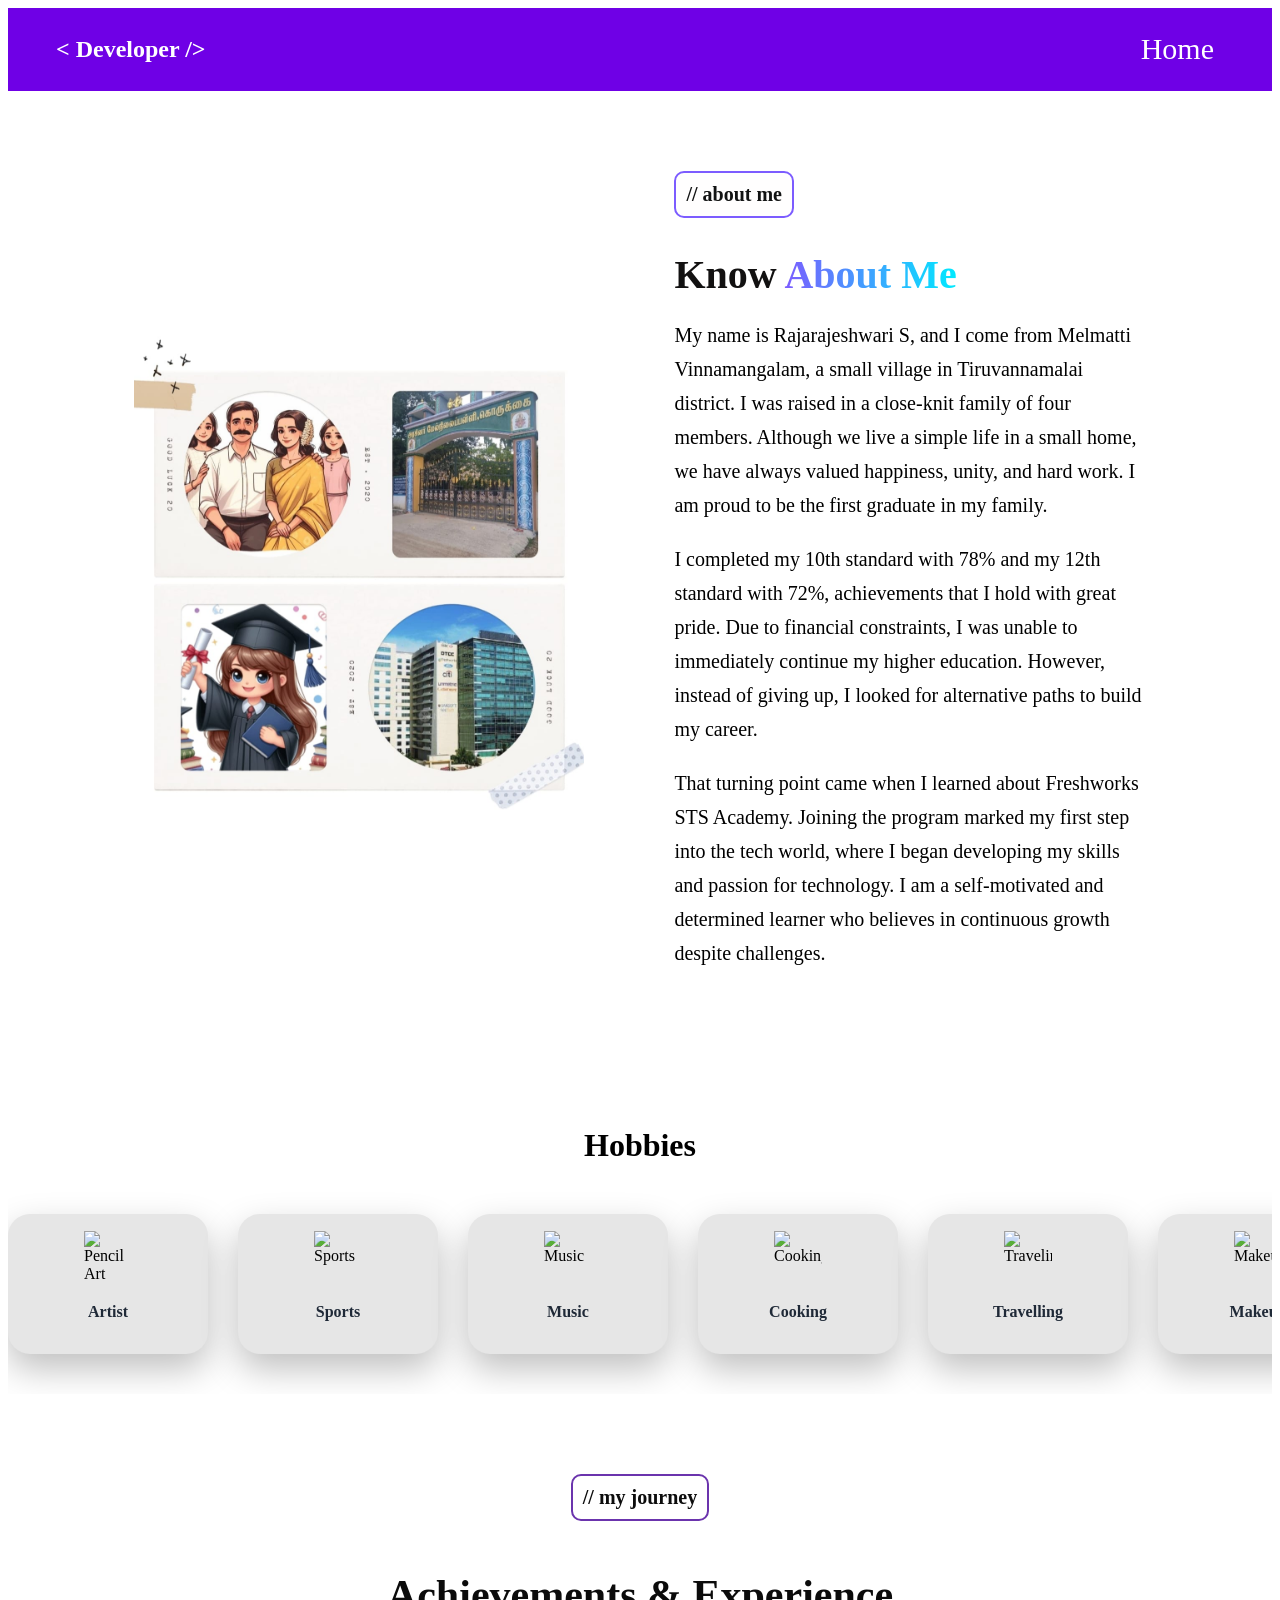
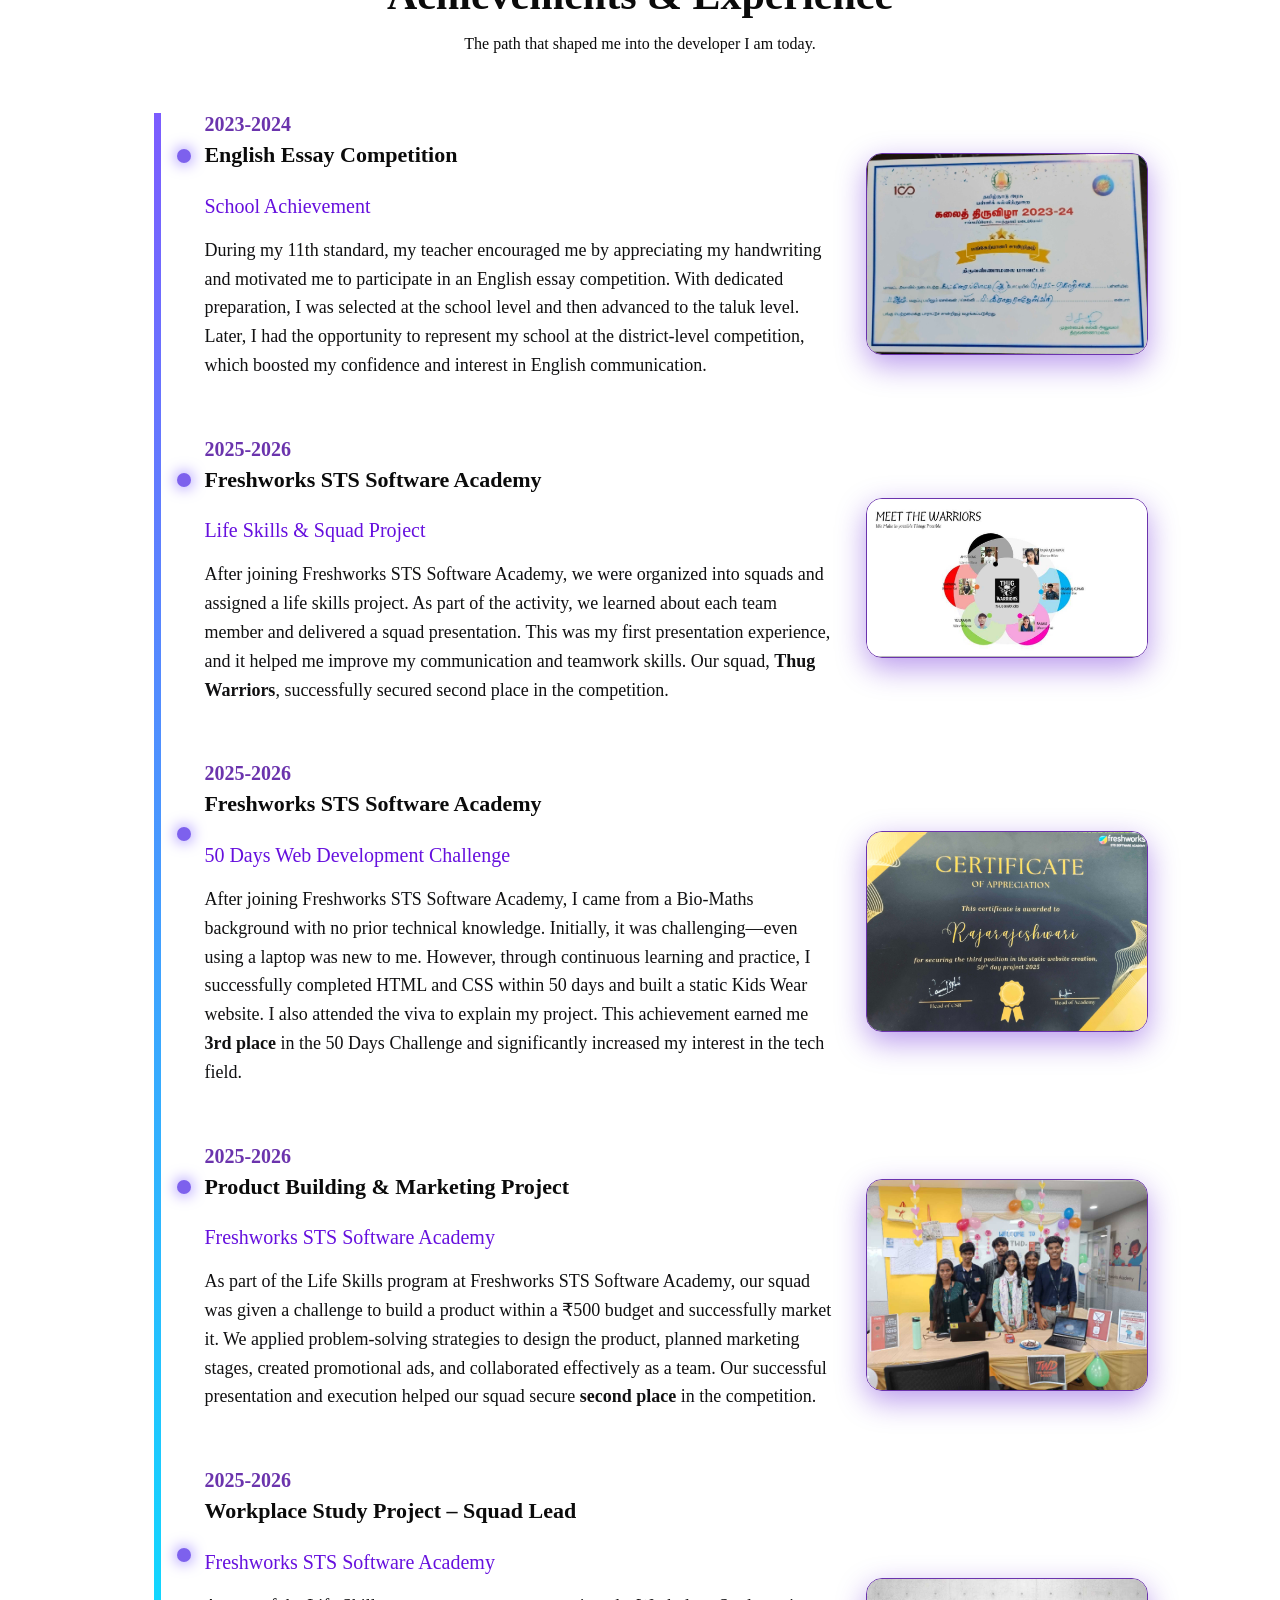
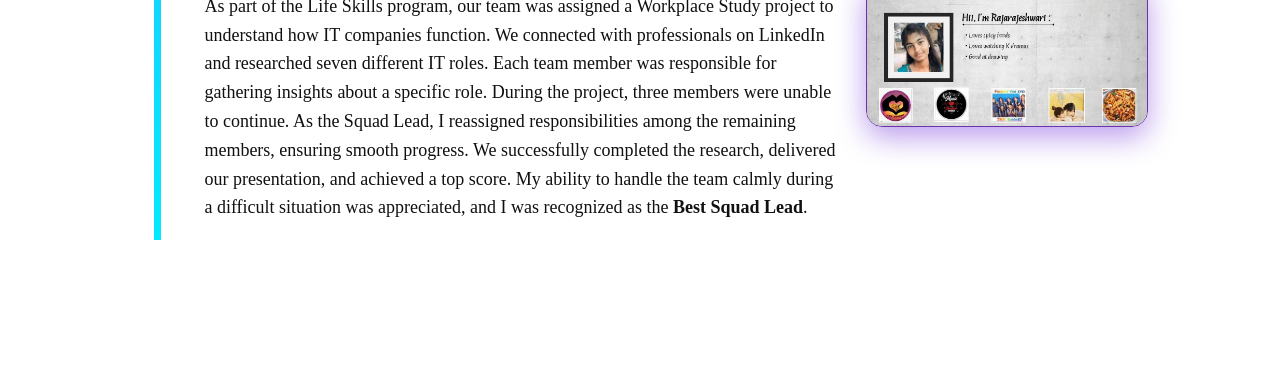
==== pages/about.html @ 8d7538ec "finall commit" ====
<!DOCTYPE html>
<html lang="en">
<head>
    <meta charset="UTF-8">
    <meta name="viewport" content="width=device-width, initial-scale=1.0">
    <title>Document</title>
    <link rel="stylesheet" href="../css/about.css">
</head>
<body>

  <!-- NAVBAR -->
    <nav class="nav-bar">
      <h2>&lt; Developer /&gt;</h2>

      <ul class="navLinks">
        <li><a href="../index.html">Home</a></li>
        
      </ul>
    </nav>






<section class="about-section">

  <div class="about-container">

    <!-- LEFT — IMAGE -->
    <div class="about-image">
      <img src="../assets/its img.jpg" alt="About Me">
    </div>

    <!-- RIGHT — CONTENT -->
    <div class="about-content">
      <span class="about-tag">// about me</span>
      <h2>Know <span>About Me</span></h2>

      <p>
      My name is Rajarajeshwari S, and I come from Melmatti Vinnamangalam, a small village in Tiruvannamalai district. I was raised in a close-knit family of four members. Although we live a simple life in a small home, we have always valued happiness, unity, and hard work. I am proud to be the first graduate in my family.</p>

<p>I completed my 10th standard with 78% and my 12th standard with 72%, achievements that I hold with great pride. Due to financial constraints, I was unable to immediately continue my higher education. However, instead of giving up, I looked for alternative paths to build my career.</p>

<p>That turning point came when I learned about Freshworks STS Academy. Joining the program marked my first step into the tech world, where I began developing my skills and passion for technology. I am a self-motivated and determined learner who believes in continuous growth despite challenges.</p>
      

     
    </div>

  </div>

</section>


<div class="hobby-network">

    <h1> Hobbies</h1>
  <div class="hobby-track">

    <div class="hobby-card">
      <img src="https://cdn-icons-png.flaticon.com/512/2970/2970785.png"
            alt="Pencil Art"/>
      <p>Artist</p>
    </div>

    <div class="hobby-card">
      <img
            src="https://cdn-icons-png.flaticon.com/512/857/857455.png"
            alt="Sports"
          />
      <p>Sports</p>
    </div>

    <div class="hobby-card">
      <img
            src="https://cdn-icons-png.flaticon.com/512/727/727245.png"
            alt="Music"
          />
      <p>Music</p>
    </div>

    <div class="hobby-card">
     <img
            src="https://cdn-icons-png.flaticon.com/512/3075/3075977.png"
            alt="Cooking"
          />
      <p>Cooking</p>
    </div>

    <div class="hobby-card">
       <img
            src="https://cdn-icons-png.flaticon.com/512/69/69524.png"
            alt="Traveling"
          />
      <p>Travelling</p>
    </div>

    <div class="hobby-card">
    <img
            src="https://uxwing.com/wp-content/themes/uxwing/download/beauty-fashion/makeup-icon.png"
            alt="Makeup"
          />
      <p>Makeup</p>
    </div>

    <div class="hobby-card">
     <img
            src="https://cdn-icons-png.flaticon.com/512/2798/2798007.png"
            alt="Watching Movies"
          />
      <p>Watching Movies</p>
    </div>

      <div class="hobby-card">
      <img
            src="https://cdn-icons-png.flaticon.com/512/2970/2970785.png"
            alt="Pencil Art"
          />
      <p>Artist</p>
    </div>

    <div class="hobby-card">
      <img
            src="https://cdn-icons-png.flaticon.com/512/857/857455.png"
            alt="Sports"
          />
      <p>Sports</p>
    </div>

    <div class="hobby-card">
      <img
            src="https://cdn-icons-png.flaticon.com/512/727/727245.png"
            alt="Music"
          />
      <p>Music</p>
    </div>

    <div class="hobby-card">
      <img
            src="https://cdn-icons-png.flaticon.com/512/3075/3075977.png"
            alt="Cooking"
          />
      <p>Cooking</p>
    </div>

    <div class="hobby-card">
       <img
            src="https://cdn-icons-png.flaticon.com/512/69/69524.png"
            alt="Traveling"
          />
      <p>Travelling</p>
    </div>

    <div class="hobby-card">
      <img
            src="https://uxwing.com/wp-content/themes/uxwing/download/beauty-fashion/makeup-icon.png"
            alt="Makeup"
          />
      <p>Makeup</p>
    </div>

    <div class="hobby-card">
      <img
            src="https://cdn-icons-png.flaticon.com/512/2798/2798007.png"
            alt="Watching Movies"
          />
      <p>Watching Movies</p>
    </div>

    
  </div>

</div>
</div>







    <section class="journey">
  <div class="journey-header">
    <div class="tag">// my journey</div>
    <h2>    Achievements & <span>Experience</span></h2>
    <p>The path that shaped me into the developer I am today.</p>
  </div>

  <div class="timeline">

    <!-- Item 1 -->
  <div class="timeline-item">
  <div class="timeline-dot"></div>

  <div class="timeline-content">
    <span class="year">2023-2024</span>
    <h3>English Essay Competition</h3>
    <h4>School Achievement</h4>
    <p>
      During my 11th standard, my teacher encouraged me by appreciating my
      handwriting and motivated me to participate in an English essay
      competition. With dedicated preparation, I was selected at the school
      level and then advanced to the taluk level. Later, I had the opportunity
      to represent my school at the district-level competition, which boosted
      my confidence and interest in English communication.
    </p>
  </div>

  <div class="timeline-image">
    <img src="../assets/tv.jpg" alt="English Essay Competition">
  </div>
</div>

    <!-- Item 2 -->
 <div class="timeline-item">
  <div class="timeline-dot"></div>

  <div class="timeline-content">
    <span class="year">2025-2026</span>
    <h3>Freshworks STS Software Academy</h3>
    <h4>Life Skills & Squad Project</h4>
    <p>
      After joining Freshworks STS Software Academy, we were organized into
      squads and assigned a life skills project. As part of the activity, we
      learned about each team member and delivered a squad presentation.
      This was my first presentation experience, and it helped me improve my
      communication and teamwork skills. Our squad, <strong>Thug Warriors</strong>,
      successfully secured second place in the competition.
    </p>
  </div>

  <div class="timeline-image">
    <img src="../assets/team.jpg" alt="Freshworks STS Academy">
  </div>
</div>


      <div class="timeline-item">
  <div class="timeline-dot"></div>

  <div class="timeline-content">
    <span class="year">2025-2026</span>
    <h3>Freshworks STS Software Academy</h3>
    <h4>50 Days Web Development Challenge</h4>
    <p>
      After joining Freshworks STS Software Academy, I came from a Bio-Maths
      background with no prior technical knowledge. Initially, it was
      challenging—even using a laptop was new to me. However, through
      continuous learning and practice, I successfully completed HTML and CSS
      within 50 days and built a static Kids Wear website. I also attended the
      viva to explain my project. This achievement earned me <strong>3rd place</strong>
      in the 50 Days Challenge and significantly increased my interest in the
      tech field.
    </p>
  </div>

  <div class="timeline-image">
    <img src="../assets/IMG_20251103_132052.jpg" alt="Static Website Project">
  </div>
</div>


  <div class="timeline-item">
  <div class="timeline-dot"></div>

  <div class="timeline-content">
    <span class="year">2025-2026</span>
    <h3>Product Building & Marketing Project</h3>
    <h4>Freshworks STS Software Academy</h4>
    <p>
      As part of the Life Skills program at Freshworks STS Software Academy,
      our squad was given a challenge to build a product within a ₹500 budget
      and successfully market it. We applied problem-solving strategies to
      design the product, planned marketing stages, created promotional ads,
      and collaborated effectively as a team. Our successful presentation and
      execution helped our squad secure <strong>second place</strong> in the
      competition.
    </p>
  </div>

  <div class="timeline-image">
    <img src="../assets/product.jpg" alt="Product Building Project">
  </div>
</div>


<div class="timeline-item">
  <div class="timeline-dot"></div>

  <div class="timeline-content">
    <span class="year">2025-2026</span>
    <h3>Workplace Study Project – Squad Lead</h3>
    <h4>Freshworks STS Software Academy</h4>
    <p>
      As part of the Life Skills program, our team was assigned a Workplace
      Study project to understand how IT companies function. We connected with
      professionals on LinkedIn and researched seven different IT roles. Each
      team member was responsible for gathering insights about a specific role.
      During the project, three members were unable to continue. As the Squad
      Lead, I reassigned responsibilities among the remaining members,
      ensuring smooth progress. We successfully completed the research,
      delivered our presentation, and achieved a top score. My ability to
      handle the team calmly during a difficult situation was appreciated, and
      I was recognized as the <strong>Best Squad Lead</strong>.
    </p>
  </div>

  <div class="timeline-image">
    <img src="../assets/me.jpg" alt="Workplace Study Project">
  </div>
</div>
</section>






</body>
</html>
---- css/about.css ----
.nav-bar {
  width: 100%;
  background: rgb(111, 0, 230);
  color: #fff;  
  display: flex;
  margin: 0;
  box-sizing: border-box;
  justify-content: space-between;
  align-items: center;
  padding: 8px;
  flex-wrap: wrap;
}

.nav-bar h2 {
  font-weight: 700;
  margin-left: 40px;
}

.navLinks {
  display: flex;
  list-style: none;
  gap: 40px;
 
}

.nav-bar a {
  text-decoration: none;
  color: #fff;
  font-size: 30px;
  transition: 0.25s ease;
  margin-right: 50px;
}

.nav-bar a:hover {
  color: #ffd6ff;
}






/* ===== ABOUT SECTION ===== */

.about-section {
  padding: 80px 10%;
  background: #ffffff;
  color: #121111;
}

.about-container {
  display: grid;
  grid-template-columns: 420px 1fr;
  gap: 60px;
  align-items: center;
}

/* IMAGE */

.about-image img { 
  width: 450px;
  height: 500px;    
  border-radius: 24px;
  object-fit: cover;
  transition: 0.3s ease;
}

.about-image img:hover {
  transform: scale(1.04);
}

/* CONTENT */

.about-tag {
  display: inline-block;
  padding: 10px;
  border-radius: 10px;
  background: rgba(244, 241, 241, 0.08);
  color: #121313;
  border: 2px solid #7c5cff;
  font-size: 20px;
  font-weight: bold;
}

.about-content h2 {
  font-size: 40px;
  margin-bottom: 18px;
}

.about-content h2 span {
  background: linear-gradient(90deg,#7c5cff,#00eaff);
  -webkit-background-clip: text;
  -webkit-text-fill-color: transparent;
}
.about-content{
    margin-left: 60px;
}
.about-content p { 
    font-size: 20px; 
  color: #000000;
  line-height: 1.7;
  margin-bottom: 16px;
}


/* 📱 MOBILE */
    
@media (max-width: 768px) {
  .about-container {
    grid-template-columns: 1fr;
    text-align: center;
  }

  .about-image {
    max-width: 320px;
    margin: auto;
  }
}



.journey {
  padding: 80px 10%;
  background: #ffffff;
  color: #0b0b0b;
}

.journey-header {
  text-align: center;
  margin-bottom: 60px;
}

.tag {
  display: inline-block;
  padding: 10px;
  border-radius: 10px;
  background: rgba(255, 255, 255, 0.1);
  color: #0c0c0c;
  margin-bottom: 15px;
  border: 2px solid #6b34ad;
  font-size: 20px;
  font-weight: bold;
}

.journey-header h2 {
  font-size: 42px;
  margin-bottom: 10px;
}


/* TIMELINE */

.timeline {
  position: relative;
}

.timeline::before {
  content: "";
  position: absolute;
  left: 20px;
  top: 0;
  width: 7px;
  height: 100%;
  background: linear-gradient(#7c5cff,#00eaff);
}

.timeline-item {
  display: grid;
  grid-template-columns: 40px 1fr 280px;
  gap: 30px;
  margin-bottom: 40px;
  align-items: center;
}

.timeline-dot {
  width: 14px;
  height: 14px;
  background: #7d61ed;
  border-radius: 50%;
  margin-left: 43px;
  margin-bottom: 200px;
  box-shadow: 0 0 15px #7c5cff;
}

.timeline-content h3 {
  font-size: 22px;
  margin: 6px 0;
}

.timeline-content h4 {
  color: #6610de;
  font-size: 20px;

    font-weight: 500;
  margin-bottom: 10px;
}

.year {
  color: #6b34ad;
  font-size: 20px;
  font-weight: bold;
}

.timeline-content p {
  color: #111112;
  line-height: 1.6;
  font-size: 18px;
}

/* IMAGE SIDE */

.timeline-image img {
  width: 100%;
  border-radius: 16px;
  object-fit: cover;
  border: 1px solid #6b34ad;
  box-shadow: 0 10px 30px rgba(81, 1, 210, 0.397);
  transition: 0.3s;
}

.timeline-image img:hover {
  transform: scale(1.05);
}

/* 📱 MOBILE RESPONSIVE */

@media (max-width: 768px) {
  .timeline-item {
    grid-template-columns: 40px 1fr;
  }

  .timeline-image {
    grid-column: span 2;
  }
}


/* wrapper */

.hobby-network {
  overflow: hidden;
  position: relative;
  padding: 40px 0;
}

.hobby-network h1{
    text-align: center;
    margin-bottom: 50px;
}

/* ✨ CONNECTING LINE */

.hobby-network::before {
  content: "";
  position: absolute;
  top: 50%;
  left: 0;
  width: 200%;
  height: 2px;
  opacity: 0.4;
}

/* moving row */

.hobby-track {
  display: flex;
  gap: 30px;
  width: max-content;
  animation: hobbyMove 22s linear infinite;
  align-items: center;
}

/* card */

.hobby-card {
  min-width: 200px;
  height: 140px;
  background: #e6e6e6;
  border-radius: 22px;
  display: flex;
  flex-direction: column;
  justify-content: center;
  align-items: center;
  gap: 8px;
  box-shadow: 0 15px 35px rgba(0,0,0,0.25);
  position: relative;
  z-index: 1;
  transition: 0.3s;
}

.hobby-card img {
  width: 48px;
  height: 48px;
  object-fit: contain;
}

.hobby-card p {
  font-weight: 600;
  color: #1f2937;
}

.hobby-card:hover {
  transform: translateY(-8px);
}

/* animation */

@keyframes hobbyMove {
  from { transform: translateX(0); }
  to   { transform: translateX(-50%); }
}
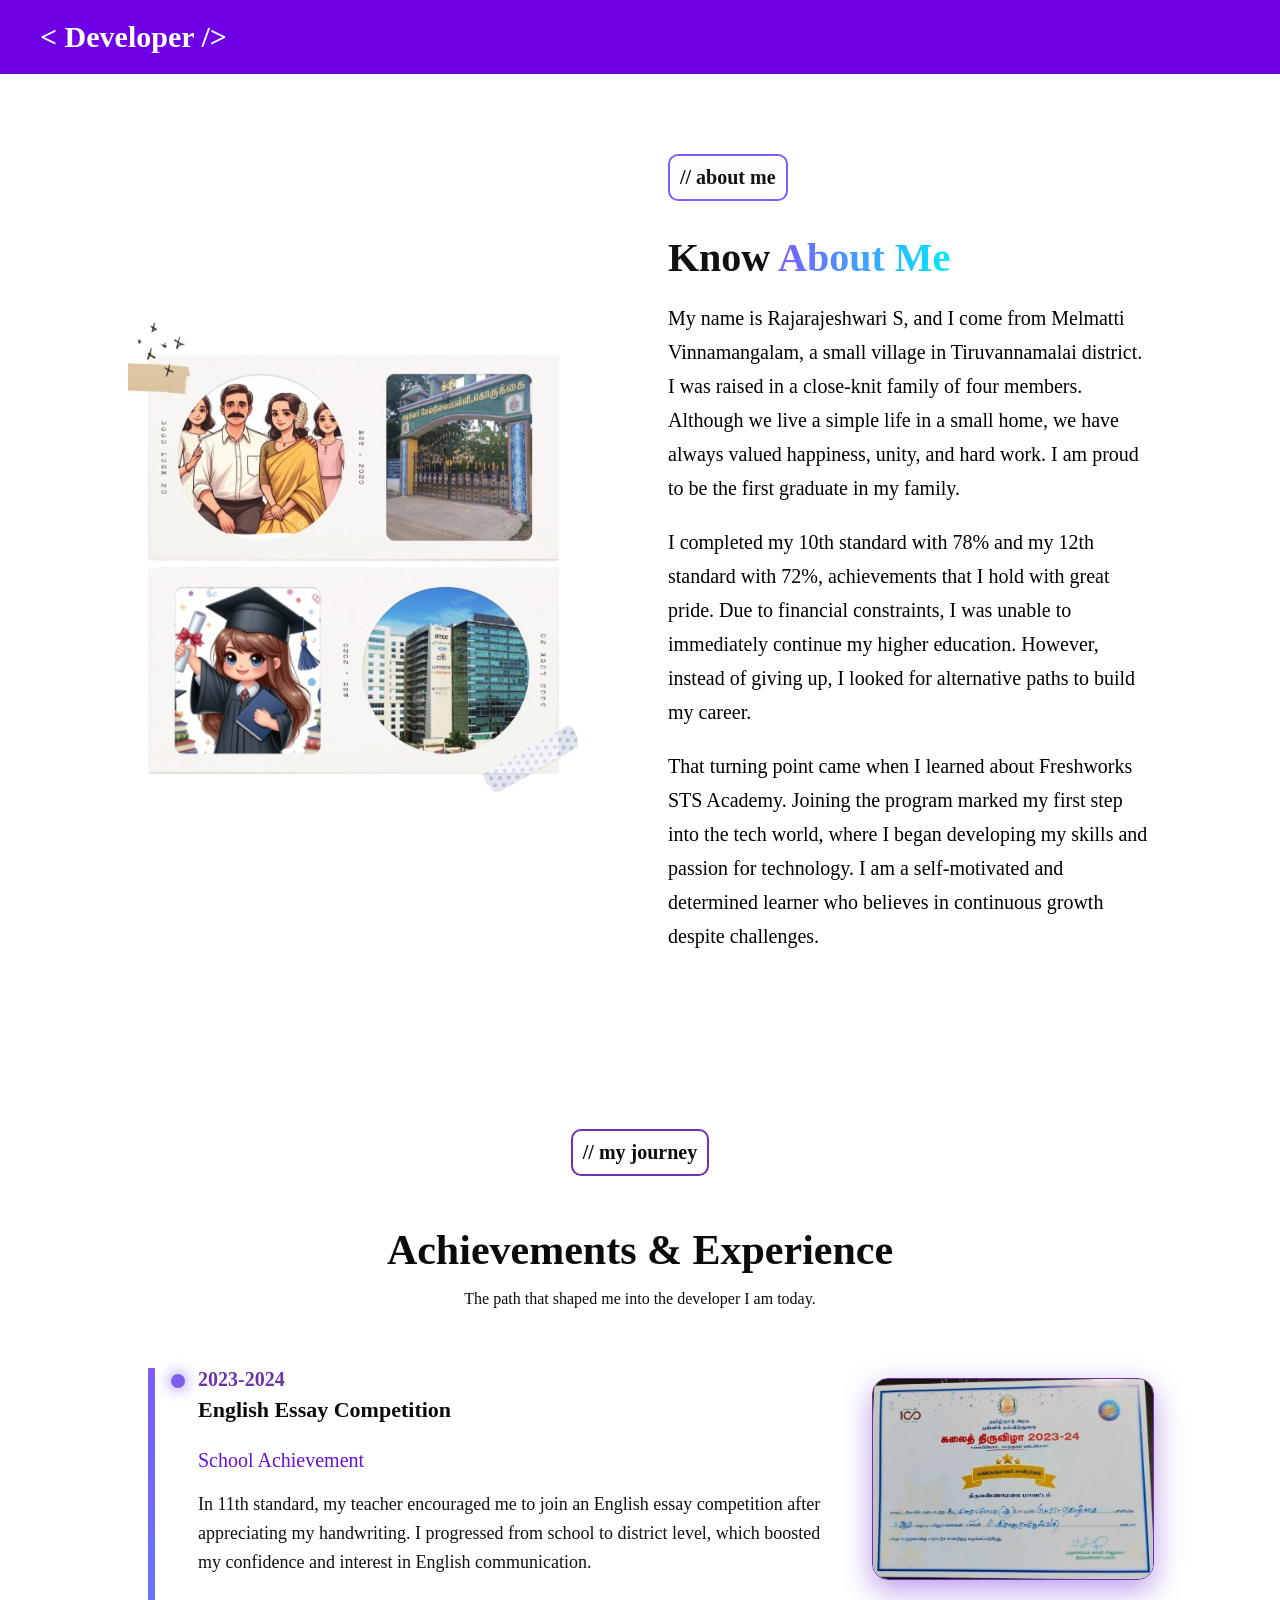
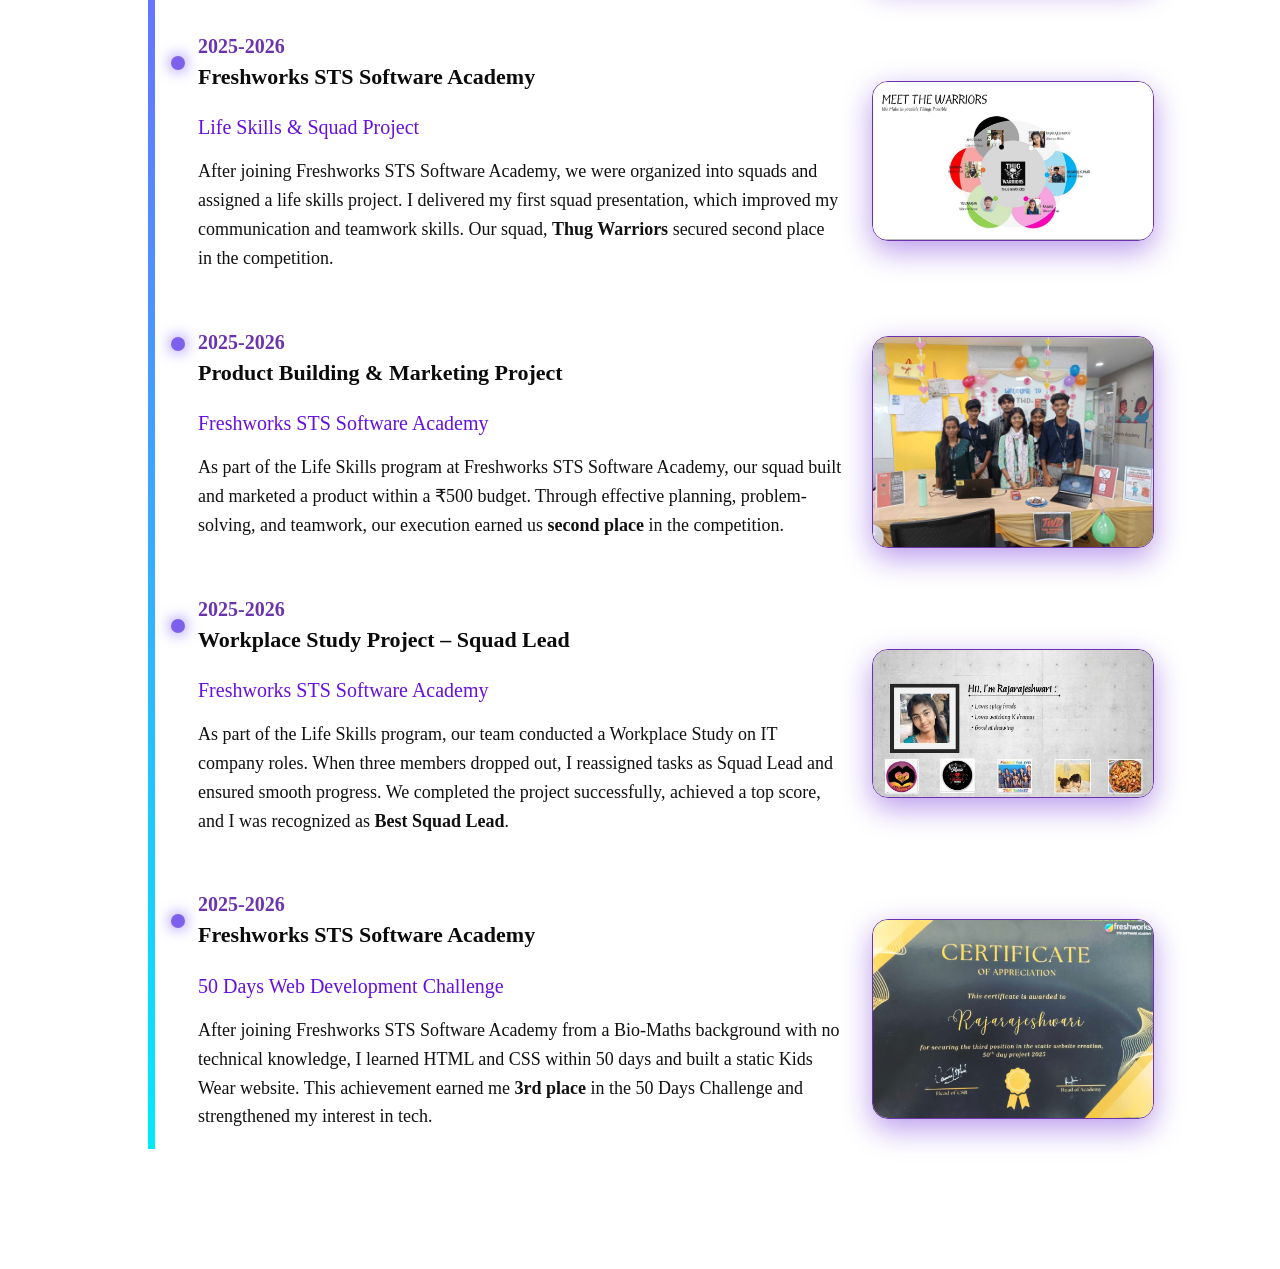
==== commit 89999601: "last commit" ====
--- a/pages/about.html
+++ b/pages/about.html
@@ -10,11 +10,7 @@
 
   <!-- NAVBAR -->
     <nav class="nav-bar">
-      <h2>&lt; Developer /&gt;</h2>
-
-      <ul class="navLinks">
-        <li><a href="../index.html">Home</a></li>
-        
+      <h2><a href="../index.html">&lt; Developer /&gt;</a></h2>
       </ul>
     </nav>
 
@@ -53,7 +49,7 @@
 </section>
 
 
-<div class="hobby-network">
+<!-- <div class="hobby-network">
 
     <h1> Hobbies</h1>
   <div class="hobby-track">
@@ -172,7 +168,7 @@
   </div>
 
 </div>
-</div>
+</div> -->
 
 
 
@@ -198,12 +194,9 @@
     <h3>English Essay Competition</h3>
     <h4>School Achievement</h4>
     <p>
-      During my 11th standard, my teacher encouraged me by appreciating my
-      handwriting and motivated me to participate in an English essay
-      competition. With dedicated preparation, I was selected at the school
-      level and then advanced to the taluk level. Later, I had the opportunity
-      to represent my school at the district-level competition, which boosted
-      my confidence and interest in English communication.
+      In 11th standard, my teacher encouraged me to join an English essay competition
+       after appreciating my handwriting. I progressed from school to district level,
+        which boosted my confidence and interest in English communication.
     </p>
   </div>
 
@@ -221,17 +214,64 @@
     <h3>Freshworks STS Software Academy</h3>
     <h4>Life Skills & Squad Project</h4>
     <p>
-      After joining Freshworks STS Software Academy, we were organized into
-      squads and assigned a life skills project. As part of the activity, we
-      learned about each team member and delivered a squad presentation.
-      This was my first presentation experience, and it helped me improve my
-      communication and teamwork skills. Our squad, <strong>Thug Warriors</strong>,
-      successfully secured second place in the competition.
+      After joining Freshworks STS Software Academy,
+       we were organized into squads and assigned a life skills project.
+        I delivered my first squad presentation, 
+        which improved my communication and teamwork skills.
+         Our squad, <strong>Thug Warriors</strong> secured second place in the competition.
+
     </p>
   </div>
 
   <div class="timeline-image">
     <img src="../assets/team.jpg" alt="Freshworks STS Academy">
+  </div>
+</div>
+
+
+
+
+
+  <div class="timeline-item">
+  <div class="timeline-dot"></div>
+
+  <div class="timeline-content">
+    <span class="year">2025-2026</span>
+    <h3>Product Building & Marketing Project</h3>
+    <h4>Freshworks STS Software Academy</h4>
+    <p>
+     As part of the Life Skills program at Freshworks STS Software Academy,
+      our squad built and marketed a product within a ₹500 budget. 
+      Through effective planning, problem-solving, and teamwork, 
+      our execution earned us <strong>second place </strong>in the competition.
+
+    </p>
+  </div>
+
+  <div class="timeline-image">
+    <img src="../assets/product.jpg" alt="Product Building Project">
+  </div>
+</div>
+
+
+<div class="timeline-item">
+  <div class="timeline-dot"></div>
+
+  <div class="timeline-content">
+    <span class="year">2025-2026</span>
+    <h3>Workplace Study Project – Squad Lead</h3>
+    <h4>Freshworks STS Software Academy</h4>
+    <p>
+    As part of the Life Skills program, our team conducted
+     a Workplace Study on IT company roles. When three members dropped out,
+      I reassigned tasks as Squad Lead and ensured smooth progress. We completed
+       the project successfully, achieved a top score, and I was recognized as <strong>Best Squad Lead</strong>.
+
+    </p>
+  </div>
+
+  <div class="timeline-image">
+    <img src="../assets/me.jpg" alt="Workplace Study Project">
   </div>
 </div>
 
@@ -244,70 +284,16 @@
     <h3>Freshworks STS Software Academy</h3>
     <h4>50 Days Web Development Challenge</h4>
     <p>
-      After joining Freshworks STS Software Academy, I came from a Bio-Maths
-      background with no prior technical knowledge. Initially, it was
-      challenging—even using a laptop was new to me. However, through
-      continuous learning and practice, I successfully completed HTML and CSS
-      within 50 days and built a static Kids Wear website. I also attended the
-      viva to explain my project. This achievement earned me <strong>3rd place</strong>
-      in the 50 Days Challenge and significantly increased my interest in the
-      tech field.
+     After joining Freshworks STS Software Academy from a Bio-Maths background
+      with no technical knowledge, I learned HTML and CSS within 50 days 
+      and built a static Kids Wear website. This achievement earned me <strong>3rd place</strong> 
+      in the 50 Days Challenge and strengthened my interest in tech.
+
     </p>
   </div>
 
   <div class="timeline-image">
     <img src="../assets/IMG_20251103_132052.jpg" alt="Static Website Project">
-  </div>
-</div>
-
-
-  <div class="timeline-item">
-  <div class="timeline-dot"></div>
-
-  <div class="timeline-content">
-    <span class="year">2025-2026</span>
-    <h3>Product Building & Marketing Project</h3>
-    <h4>Freshworks STS Software Academy</h4>
-    <p>
-      As part of the Life Skills program at Freshworks STS Software Academy,
-      our squad was given a challenge to build a product within a ₹500 budget
-      and successfully market it. We applied problem-solving strategies to
-      design the product, planned marketing stages, created promotional ads,
-      and collaborated effectively as a team. Our successful presentation and
-      execution helped our squad secure <strong>second place</strong> in the
-      competition.
-    </p>
-  </div>
-
-  <div class="timeline-image">
-    <img src="../assets/product.jpg" alt="Product Building Project">
-  </div>
-</div>
-
-
-<div class="timeline-item">
-  <div class="timeline-dot"></div>
-
-  <div class="timeline-content">
-    <span class="year">2025-2026</span>
-    <h3>Workplace Study Project – Squad Lead</h3>
-    <h4>Freshworks STS Software Academy</h4>
-    <p>
-      As part of the Life Skills program, our team was assigned a Workplace
-      Study project to understand how IT companies function. We connected with
-      professionals on LinkedIn and researched seven different IT roles. Each
-      team member was responsible for gathering insights about a specific role.
-      During the project, three members were unable to continue. As the Squad
-      Lead, I reassigned responsibilities among the remaining members,
-      ensuring smooth progress. We successfully completed the research,
-      delivered our presentation, and achieved a top score. My ability to
-      handle the team calmly during a difficult situation was appreciated, and
-      I was recognized as the <strong>Best Squad Lead</strong>.
-    </p>
-  </div>
-
-  <div class="timeline-image">
-    <img src="../assets/me.jpg" alt="Workplace Study Project">
   </div>
 </div>
 </section>
--- a/css/about.css
+++ b/css/about.css
@@ -1,5 +1,7 @@
 
-
+body{
+  margin: 0;
+}
 
 
 .nav-bar {
@@ -7,11 +9,9 @@
   background: rgb(111, 0, 230);
   color: #fff;  
   display: flex;
-  margin: 0;
   box-sizing: border-box;
   justify-content: space-between;
   align-items: center;
-  padding: 8px;
   flex-wrap: wrap;
 }
 
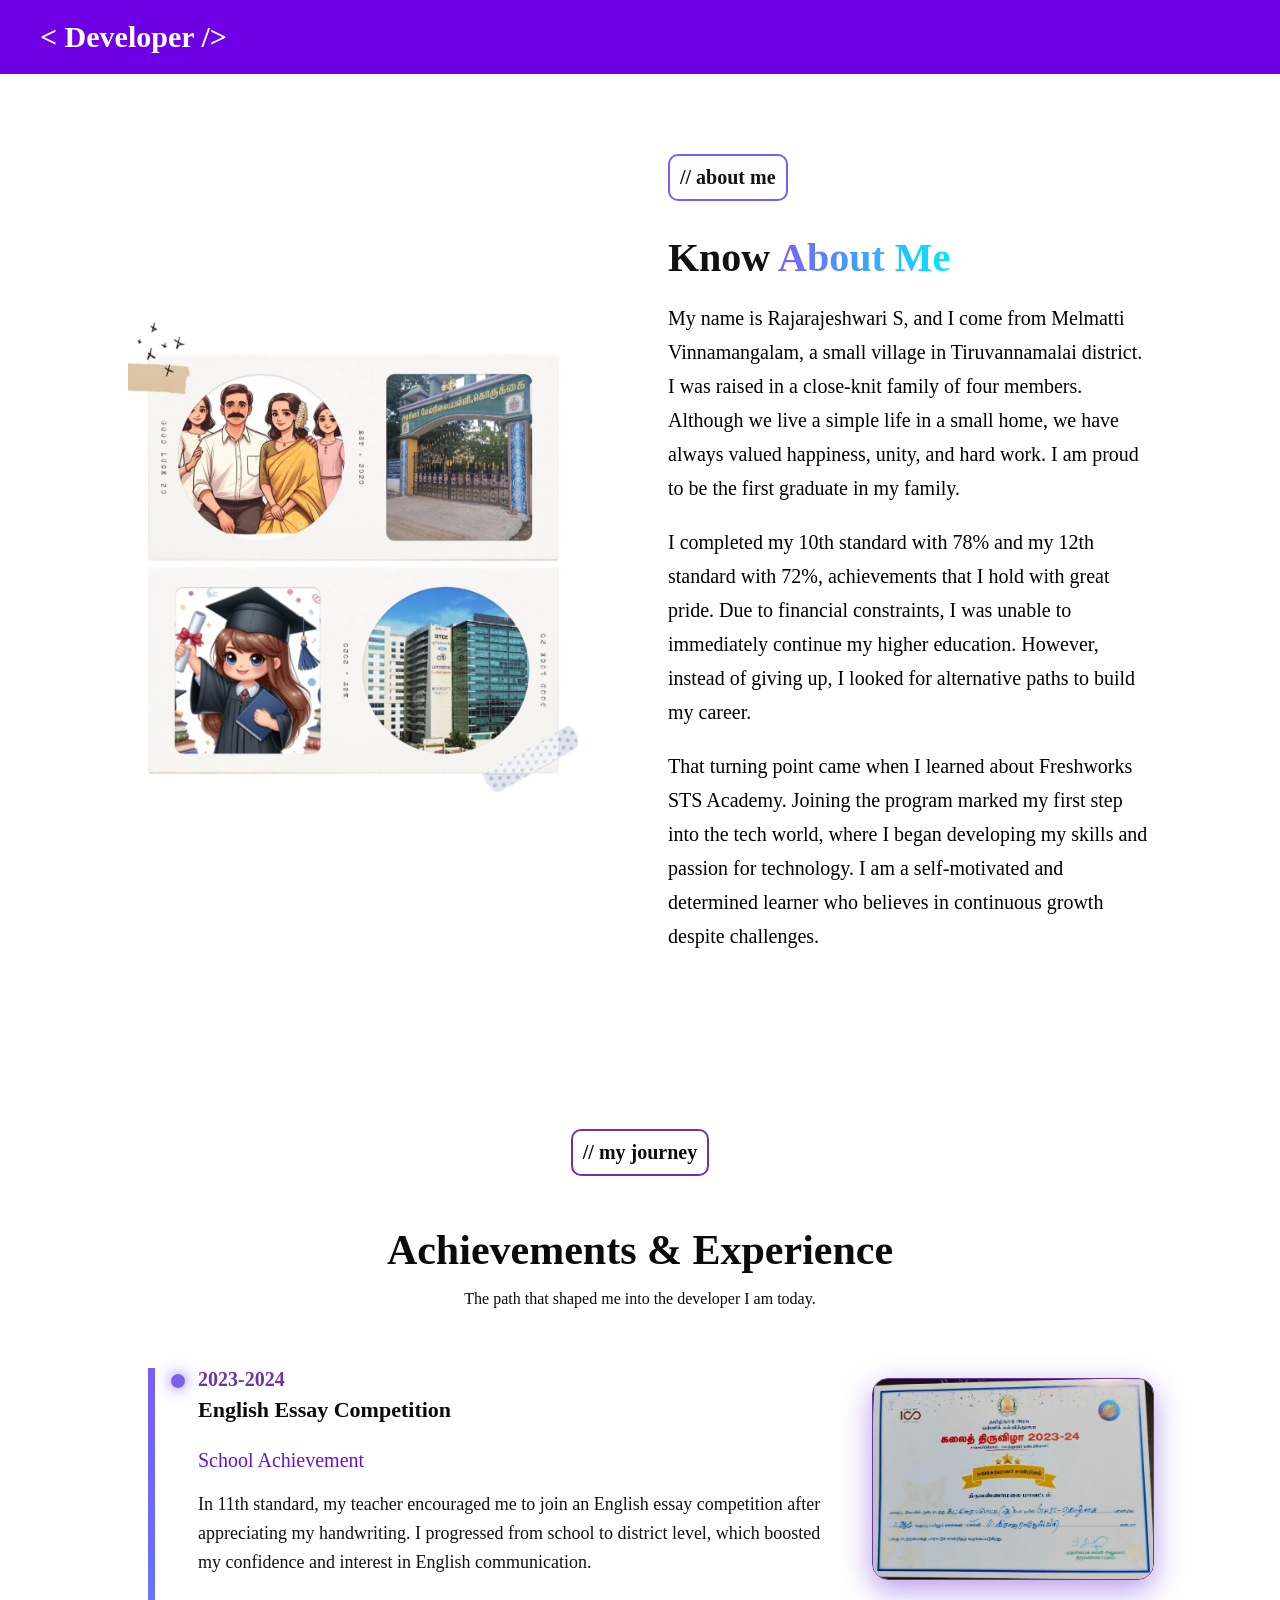
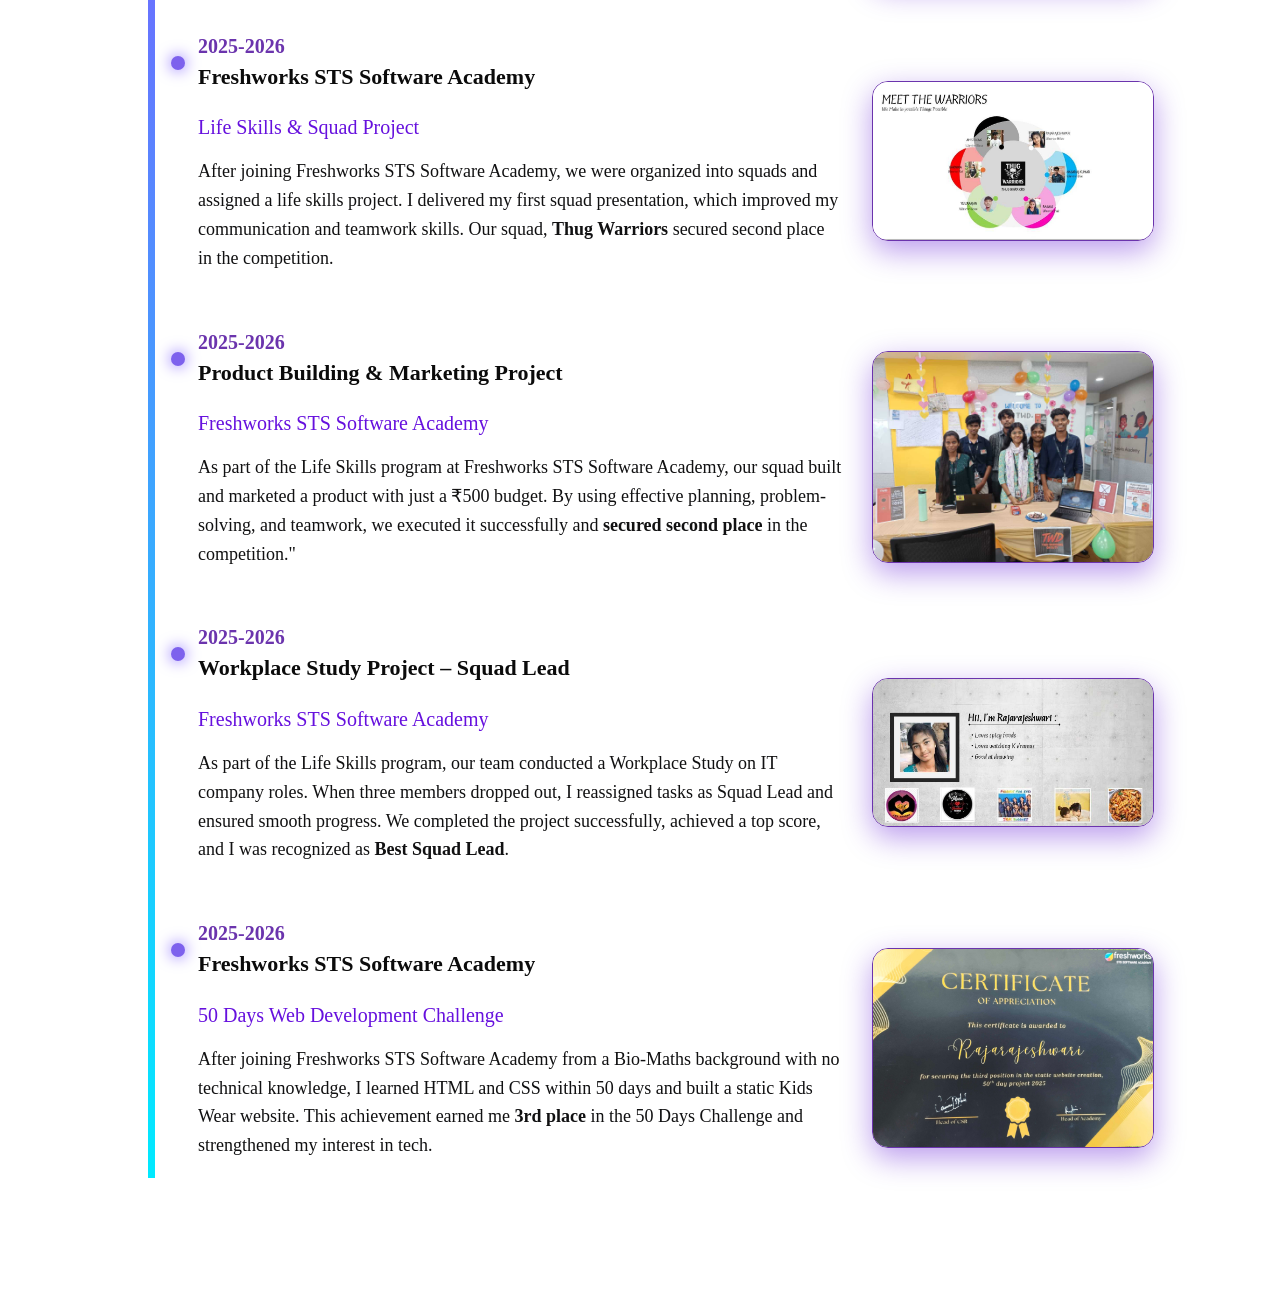
==== commit 922ed40f: "achive commite" ====
--- a/pages/about.html
+++ b/pages/about.html
@@ -3,7 +3,7 @@
 <head>
     <meta charset="UTF-8">
     <meta name="viewport" content="width=device-width, initial-scale=1.0">
-    <title>Document</title>
+    <title>Rajarajeshwari portfolio</title>
     <link rel="stylesheet" href="../css/about.css">
 </head>
 <body>
@@ -241,9 +241,9 @@
     <h4>Freshworks STS Software Academy</h4>
     <p>
      As part of the Life Skills program at Freshworks STS Software Academy,
-      our squad built and marketed a product within a ₹500 budget. 
-      Through effective planning, problem-solving, and teamwork, 
-      our execution earned us <strong>second place </strong>in the competition.
+      our squad built and marketed a product with just a ₹500 budget. 
+      By using effective planning, problem-solving, and teamwork, we executed it successfully
+       and <strong>secured second place</strong> in the competition."
 
     </p>
   </div>
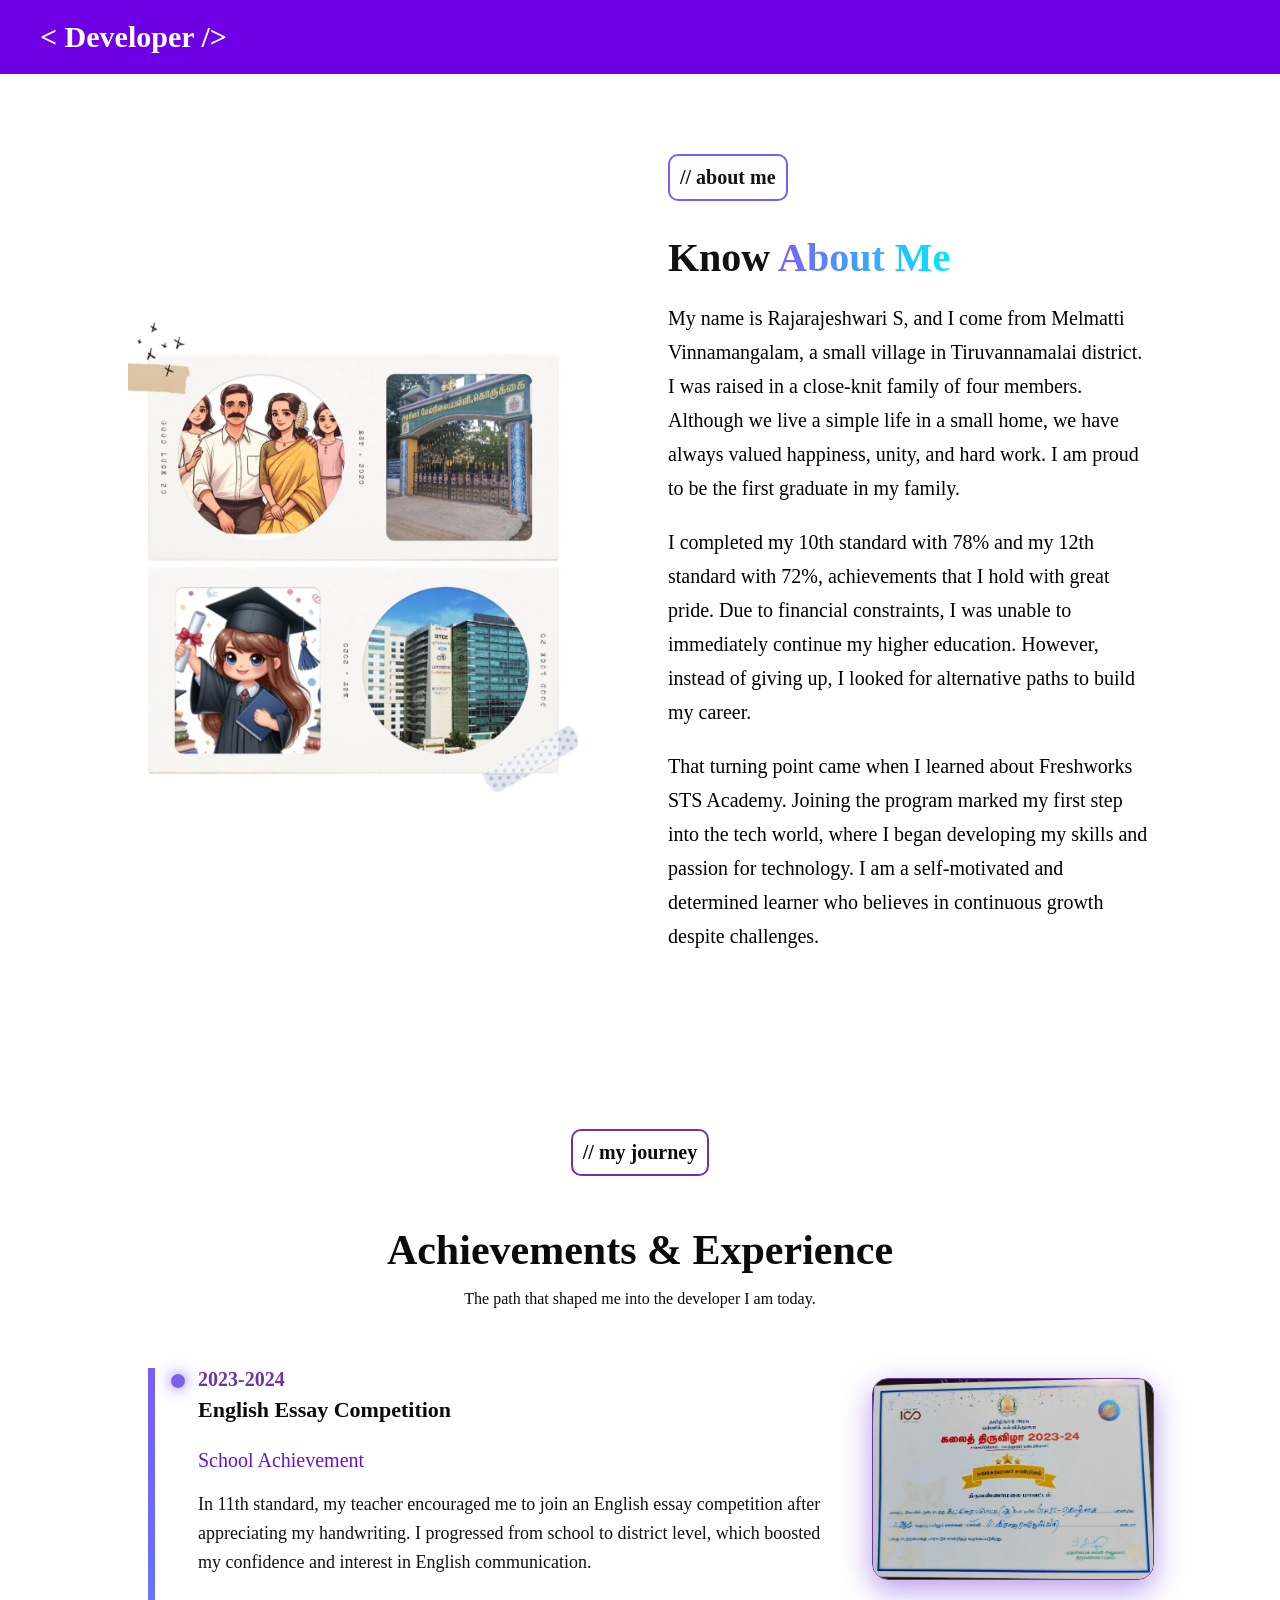
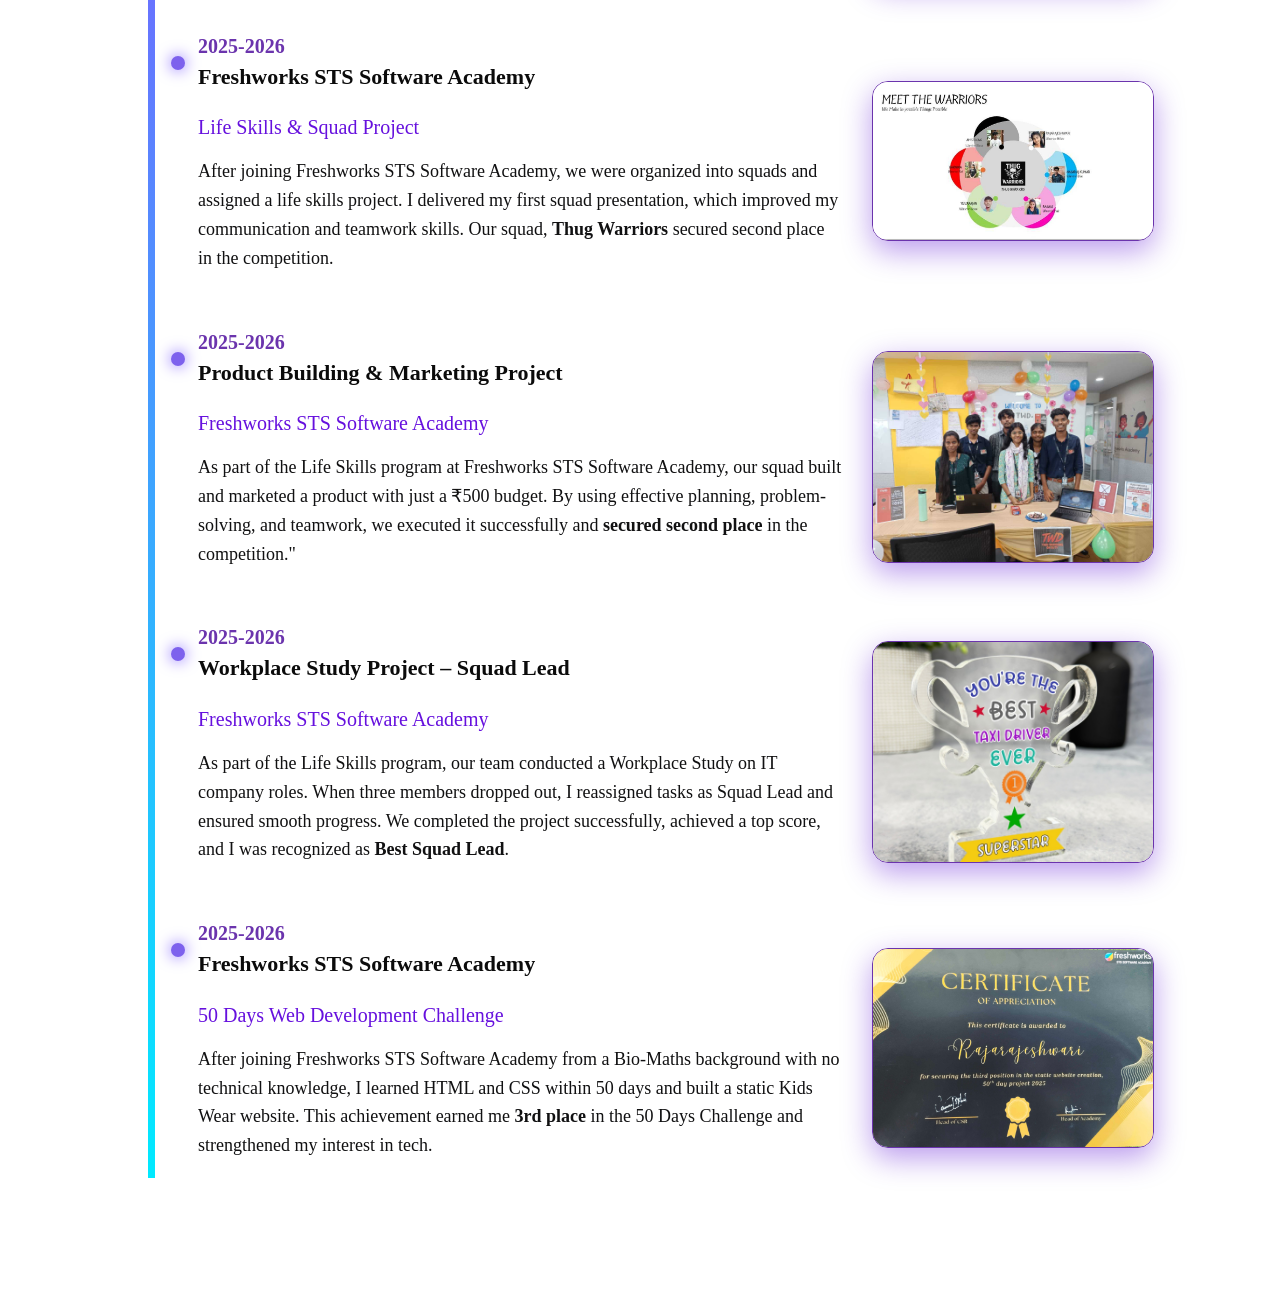
==== commit 44347143: "image changes" ====
--- a/pages/about.html
+++ b/pages/about.html
@@ -271,7 +271,7 @@
   </div>
 
   <div class="timeline-image">
-    <img src="../assets/me.jpg" alt="Workplace Study Project">
+    <img src="../assets/best.jpg" alt="Workplace Study Project" width="20px" height="220px">
   </div>
 </div>
 
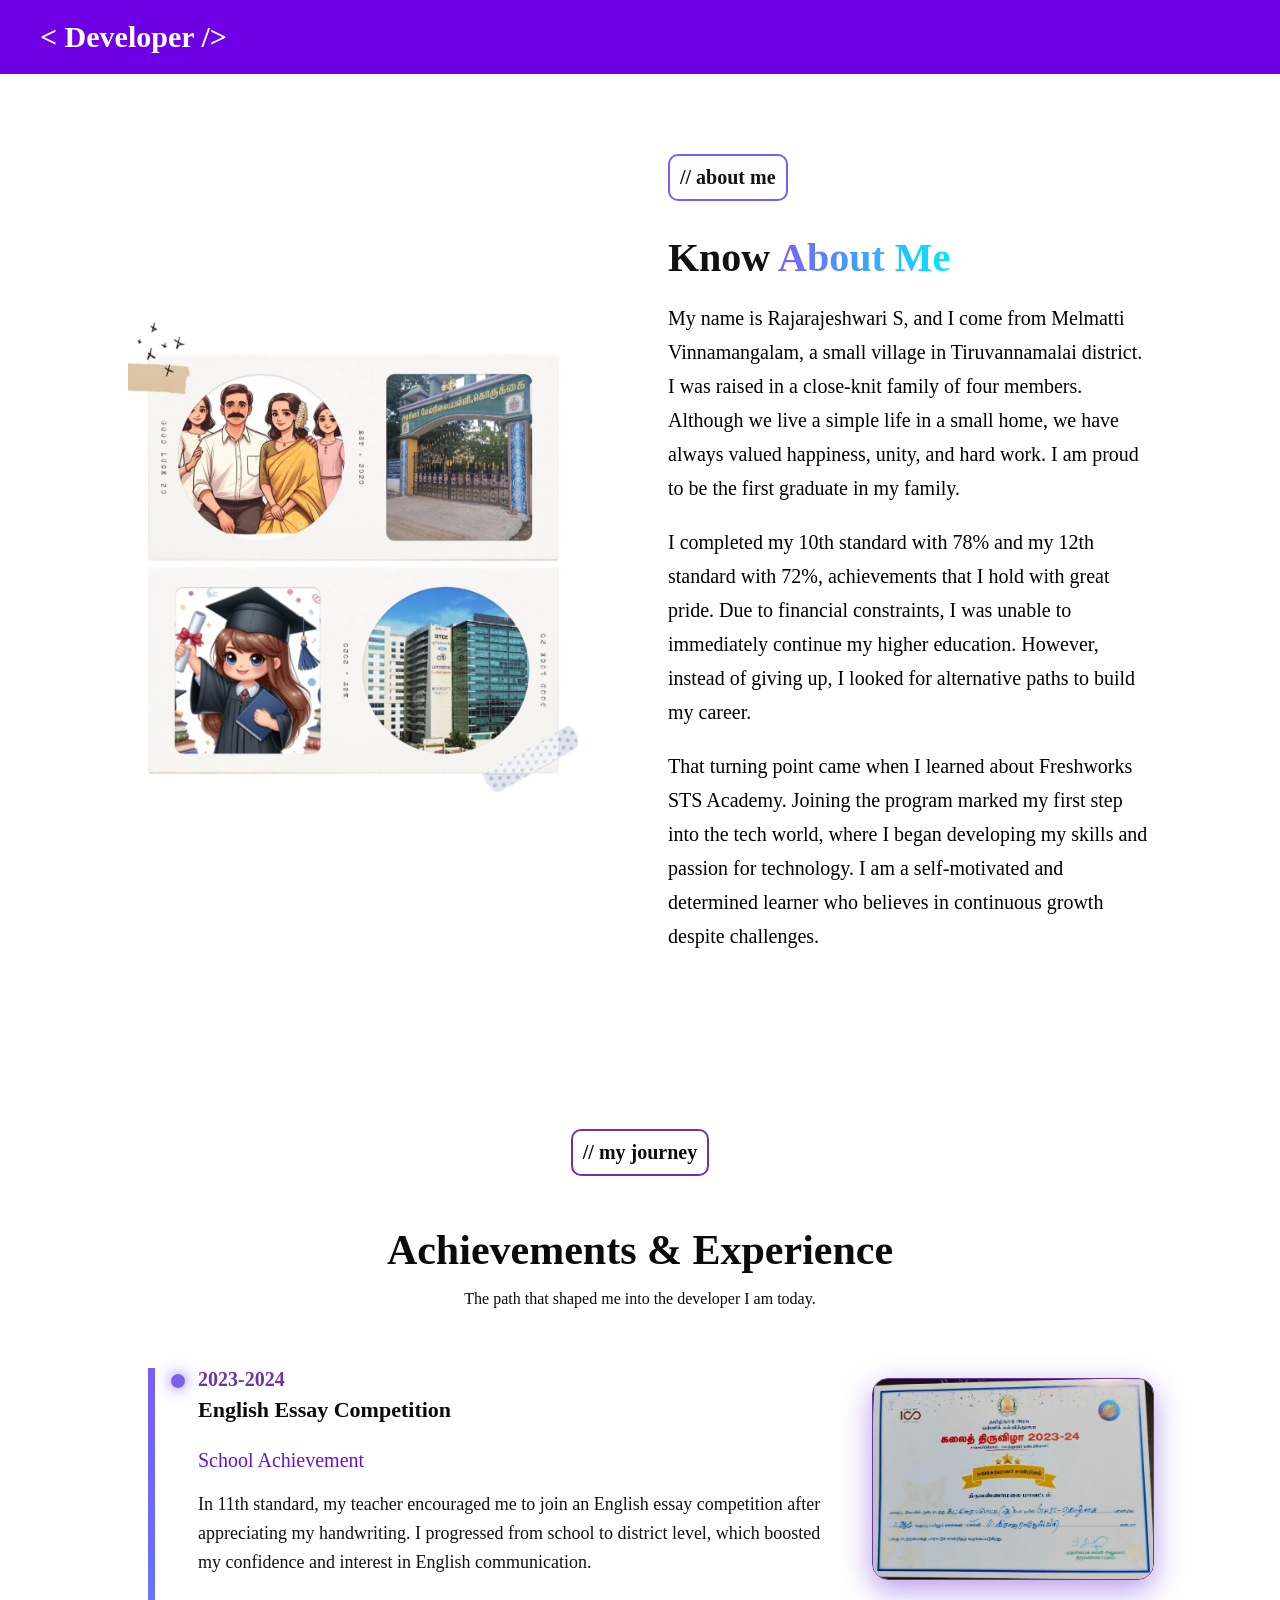
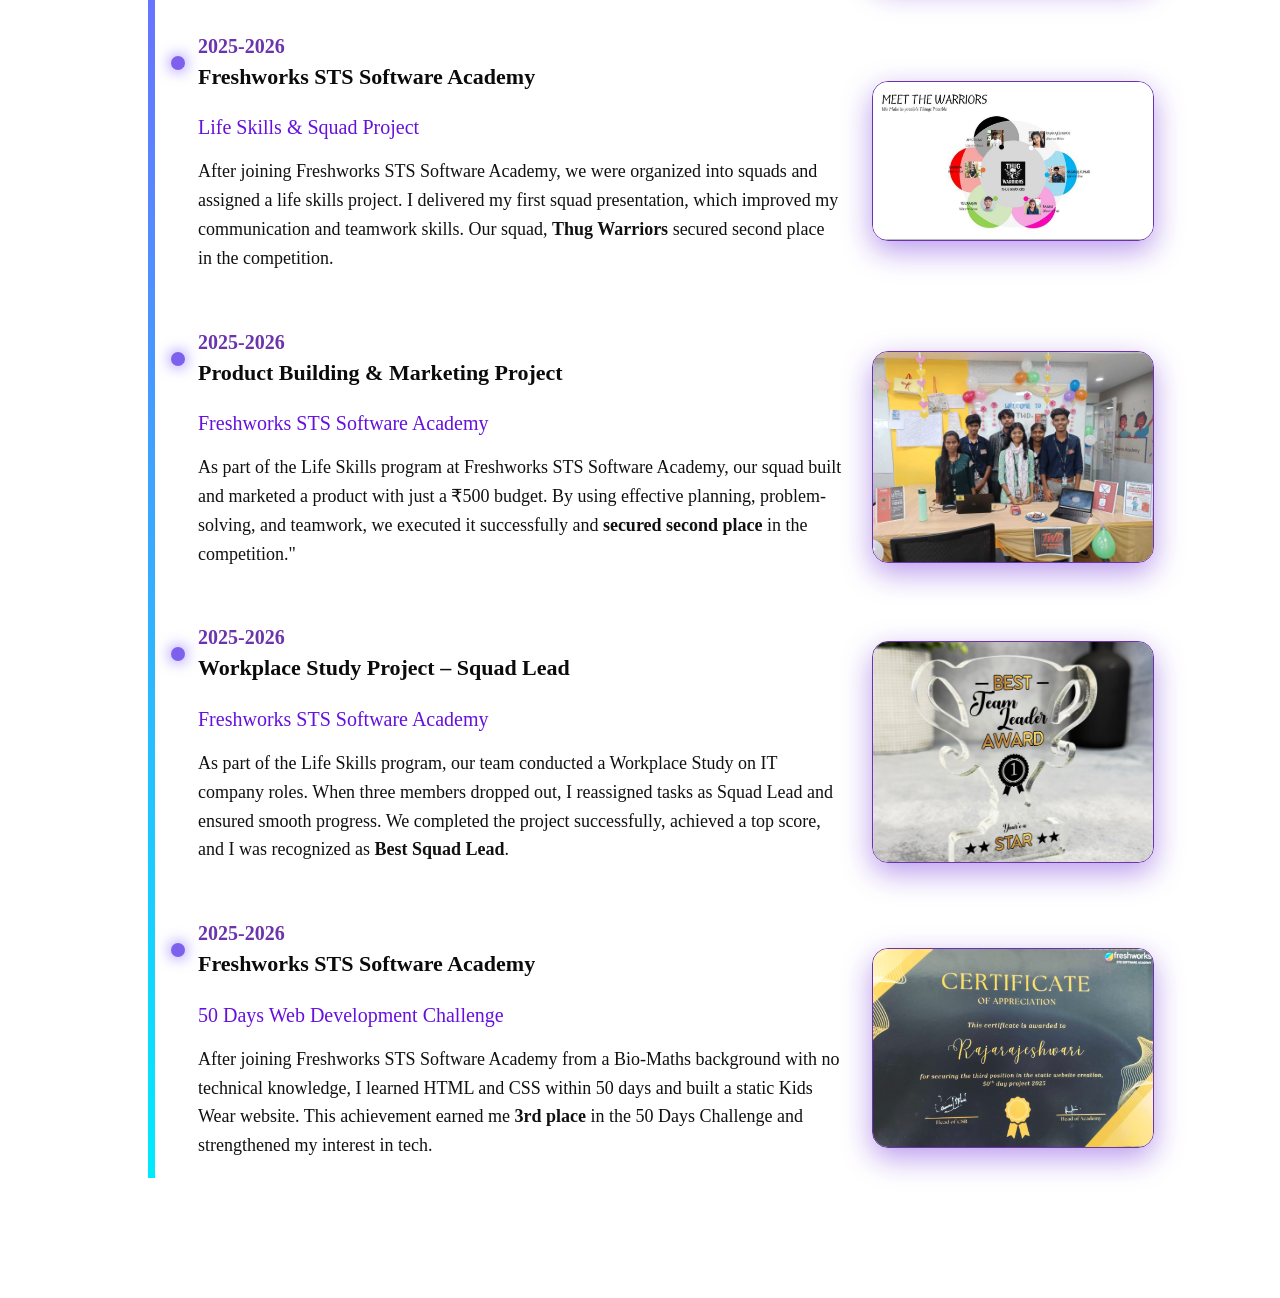
==== commit 39ba70ab: "Best img change" ====
--- a/pages/about.html
+++ b/pages/about.html
@@ -271,7 +271,7 @@
   </div>
 
   <div class="timeline-image">
-    <img src="../assets/best.jpg" alt="Workplace Study Project" width="20px" height="220px">
+    <img src="../assets/best team lead.jpg" alt="Workplace Study Project" width="20px" height="220px">
   </div>
 </div>
 
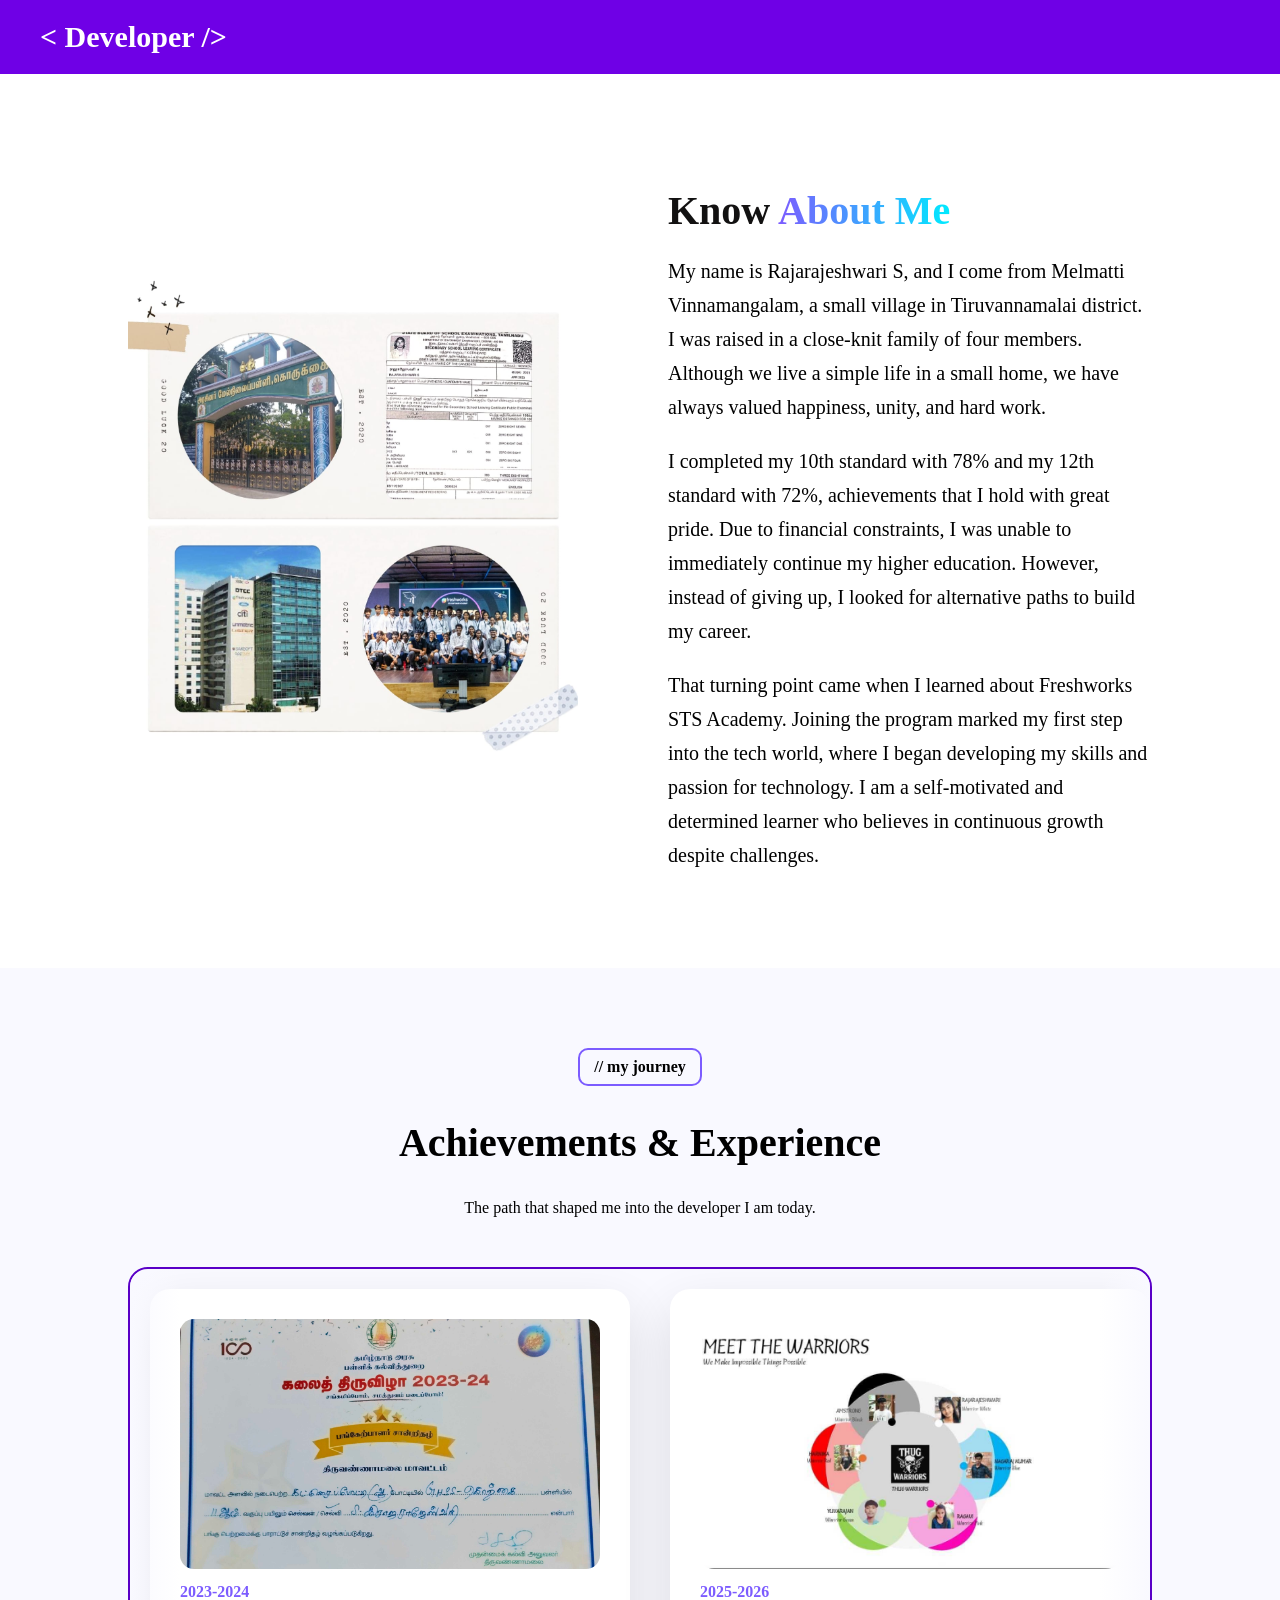
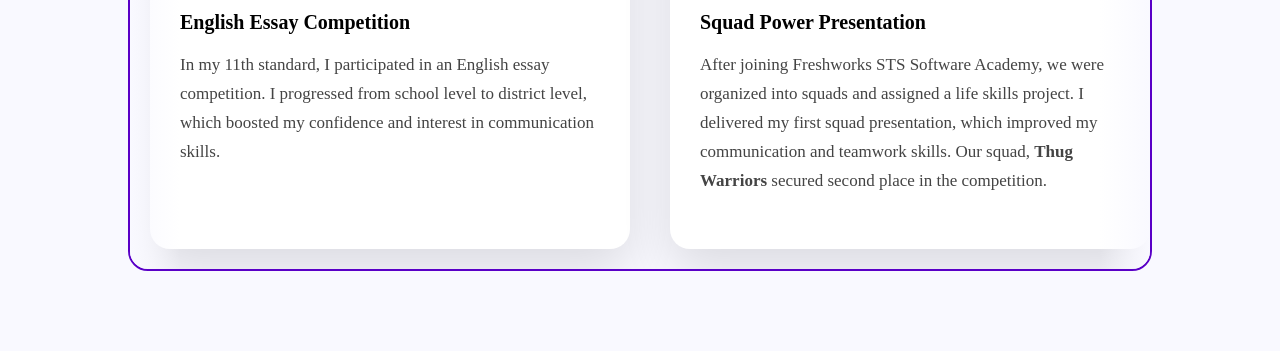
==== commit 12d610ff: "last changes" ====
--- a/pages/about.html
+++ b/pages/about.html
@@ -25,16 +25,19 @@
 
     <!-- LEFT — IMAGE -->
     <div class="about-image">
-      <img src="../assets/its img.jpg" alt="About Me">
+      <img src="../assets/WhatsApp Image 2026-03-22 at 7.40.16 PM.jpeg" alt="About Me">
     </div>
 
     <!-- RIGHT — CONTENT -->
     <div class="about-content">
-      <span class="about-tag">// about me</span>
+      <!-- <span class="about-tag">// about me</span> -->
       <h2>Know <span>About Me</span></h2>
 
       <p>
-      My name is Rajarajeshwari S, and I come from Melmatti Vinnamangalam, a small village in Tiruvannamalai district. I was raised in a close-knit family of four members. Although we live a simple life in a small home, we have always valued happiness, unity, and hard work. I am proud to be the first graduate in my family.</p>
+      My name is Rajarajeshwari S, and I come from Melmatti Vinnamangalam, a 
+      small village in Tiruvannamalai district. I was raised in
+       a close-knit family of four members. Although we live a simple life in a small home, we 
+       have always valued happiness, unity, and hard work.</p>
 
 <p>I completed my 10th standard with 78% and my 12th standard with 72%, achievements that I hold with great pride. Due to financial constraints, I was unable to immediately continue my higher education. However, instead of giving up, I looked for alternative paths to build my career.</p>
 
@@ -176,126 +179,154 @@
 
 
 
-    <section class="journey">
+  <section class="journey">
+
   <div class="journey-header">
     <div class="tag">// my journey</div>
-    <h2>    Achievements & <span>Experience</span></h2>
+    <h2>Achievements & <span>Experience</span></h2>
     <p>The path that shaped me into the developer I am today.</p>
   </div>
 
-  <div class="timeline">
-
-    <!-- Item 1 -->
-  <div class="timeline-item">
-  <div class="timeline-dot"></div>
-
-  <div class="timeline-content">
-    <span class="year">2023-2024</span>
-    <h3>English Essay Competition</h3>
-    <h4>School Achievement</h4>
-    <p>
-      In 11th standard, my teacher encouraged me to join an English essay competition
-       after appreciating my handwriting. I progressed from school to district level,
-        which boosted my confidence and interest in English communication.
-    </p>
-  </div>
-
-  <div class="timeline-image">
-    <img src="../assets/tv.jpg" alt="English Essay Competition">
-  </div>
-</div>
-
-    <!-- Item 2 -->
- <div class="timeline-item">
-  <div class="timeline-dot"></div>
-
-  <div class="timeline-content">
-    <span class="year">2025-2026</span>
-    <h3>Freshworks STS Software Academy</h3>
-    <h4>Life Skills & Squad Project</h4>
-    <p>
-      After joining Freshworks STS Software Academy,
+  <div class="journey-scroll">
+
+    <div class="scroll-track">
+
+      <!-- CARD 1 -->
+      <div class="journey-card">
+        <img src="../assets/tv.jpg">
+        <span class="year">2023-2024</span>
+        <h3>English Essay Competition</h3>
+        <p>
+          In my 11th standard, I participated in an English essay competition.
+          I progressed from school level to district level, which boosted my
+          confidence and interest in communication skills.
+        </p>
+      </div>
+
+      <!-- CARD 2 -->
+      <div class="journey-card">
+        <img src="../assets/team.jpg">
+        <span class="year">2025-2026</span>
+        <h3>Squad Power Presentation</h3>
+        <p>
+          After joining Freshworks STS Software Academy,
        we were organized into squads and assigned a life skills project.
         I delivered my first squad presentation, 
         which improved my communication and teamwork skills.
          Our squad, <strong>Thug Warriors</strong> secured second place in the competition.
-
-    </p>
-  </div>
-
-  <div class="timeline-image">
-    <img src="../assets/team.jpg" alt="Freshworks STS Academy">
-  </div>
-</div>
-
-
-
-
-
-  <div class="timeline-item">
-  <div class="timeline-dot"></div>
-
-  <div class="timeline-content">
-    <span class="year">2025-2026</span>
-    <h3>Product Building & Marketing Project</h3>
-    <h4>Freshworks STS Software Academy</h4>
-    <p>
-     As part of the Life Skills program at Freshworks STS Software Academy,
-      our squad built and marketed a product with just a ₹500 budget. 
+        </p>
+      </div>
+
+      <!-- CARD 3 -->
+      <div class="journey-card">
+        <img src="../assets/product.jpg">
+        <span class="year">2025-2026</span>
+        <h3>Product Building Challenge</h3>
+        <p>
+      As part of the Life Skills program at Freshworks STS Software Academy,
+      our squad built a product with just a ₹500 budget. 
       By using effective planning, problem-solving, and teamwork, we executed it successfully
        and <strong>secured second place</strong> in the competition."
-
-    </p>
-  </div>
-
-  <div class="timeline-image">
-    <img src="../assets/product.jpg" alt="Product Building Project">
-  </div>
-</div>
-
-
-<div class="timeline-item">
-  <div class="timeline-dot"></div>
-
-  <div class="timeline-content">
-    <span class="year">2025-2026</span>
-    <h3>Workplace Study Project – Squad Lead</h3>
-    <h4>Freshworks STS Software Academy</h4>
-    <p>
-    As part of the Life Skills program, our team conducted
-     a Workplace Study on IT company roles. When three members dropped out,
-      I reassigned tasks as Squad Lead and ensured smooth progress. We completed
-       the project successfully, achieved a top score, and I was recognized as <strong>Best Squad Lead</strong>.
-
-    </p>
-  </div>
-
-  <div class="timeline-image">
-    <img src="../assets/best team lead.jpg" alt="Workplace Study Project" width="20px" height="220px">
-  </div>
-</div>
-
-
-      <div class="timeline-item">
-  <div class="timeline-dot"></div>
-
-  <div class="timeline-content">
-    <span class="year">2025-2026</span>
-    <h3>Freshworks STS Software Academy</h3>
-    <h4>50 Days Web Development Challenge</h4>
-    <p>
-     After joining Freshworks STS Software Academy from a Bio-Maths background
+        </p>
+      </div>
+
+      <!-- CARD 4 -->
+      <div class="journey-card">
+        <img src="../assets/best team lead.jpg">
+        <span class="year">2025-2026</span>
+        <h3>Work Place Study Project</h3>
+        <p>
+          As part of the Life Skills program, our team conducted
+          a Workplace Study on IT company roles. When three members dropped out,
+          I reassigned tasks as Squad Lead and ensured smooth progress. We completed
+          the project successfully, achieved a top score, and I was recognized as <strong>Best Squad Lead</strong>.
+        </p>
+      </div>
+
+      <!-- CARD 5 -->
+      <div class="journey-card">
+        <img src="../assets/IMG_20251103_132052.jpg">
+        <span class="year">2025-2026</span>
+        <h3>50 Days Web Development Challenge</h3>
+        <p>
+          After joining Freshworks STS Software Academy from a Bio-Maths background
       with no technical knowledge, I learned HTML and CSS within 50 days 
       and built a static Kids Wear website. This achievement earned me <strong>3rd place</strong> 
       in the 50 Days Challenge and strengthened my interest in tech.
-
-    </p>
+        </p>
+      </div>
+
+      <!-- 🔁 DUPLICATE (IMPORTANT for smooth infinite) -->
+
+       <!-- CARD 1 -->
+      <div class="journey-card">
+        <img src="../assets/tv.jpg">
+        <span class="year">2023-2024</span>
+        <h3>English Essay Competition</h3>
+        <p>
+          In my 11th standard, I participated in an English essay competition.
+          I progressed from school level to district level, which boosted my
+          confidence and interest in communication skills.
+        </p>
+      </div>
+
+      <!-- CARD 2 -->
+      <div class="journey-card">
+        <img src="../assets/team.jpg">
+        <span class="year">2025-2026</span>
+        <h3>Squad Power Presentation</h3>
+        <p>
+          After joining Freshworks STS Software Academy,
+       we were organized into squads and assigned a life skills project.
+        I delivered my first squad presentation, 
+        which improved my communication and teamwork skills.
+         Our squad, <strong>Thug Warriors</strong> secured second place in the competition.
+        </p>
+      </div>
+
+      <!-- CARD 3 -->
+      <div class="journey-card">
+        <img src="../assets/product.jpg">
+        <span class="year">2025-2026</span>
+        <h3>Product Building Challenge</h3>
+        <p>
+      As part of the Life Skills program at Freshworks STS Software Academy,
+      our squad built a product with just a ₹500 budget. 
+      By using effective planning, problem-solving, and teamwork, we executed it successfully
+       and <strong>secured second place</strong> in the competition."
+        </p>
+      </div>
+
+      <!-- CARD 4 -->
+      <div class="journey-card">
+        <img src="../assets/best team lead.jpg">
+        <span class="year">2025-2026</span>
+        <h3>Work Place Study Project</h3>
+        <p>
+          As part of the Life Skills program, our team conducted
+          a Workplace Study on IT company roles. When three members dropped out,
+          I reassigned tasks as Squad Lead and ensured smooth progress. We completed
+          the project successfully, achieved a top score, and I was recognized as <strong>Best Squad Lead</strong>.
+        </p>
+      </div>
+
+      <!-- CARD 5 -->
+      <div class="journey-card">
+        <img src="../assets/IMG_20251103_132052.jpg">
+        <span class="year">2025-2026</span>
+        <h3>50 Days Web Development Challenge</h3>
+        <p>
+          After joining Freshworks STS Software Academy from a Bio-Maths background
+      with no technical knowledge, I learned HTML and CSS within 50 days 
+      and built a static Kids Wear website. This achievement earned me <strong>3rd place</strong> 
+      in the 50 Days Challenge and strengthened my interest in tech.
+        </p>
+      </div>
+
+    </div>
+
   </div>
 
-  <div class="timeline-image">
-    <img src="../assets/IMG_20251103_132052.jpg" alt="Static Website Project">
-  </div>
-</div>
 </section>
 
 
--- a/css/about.css
+++ b/css/about.css
@@ -123,193 +123,130 @@
 
 
 
+
+
 .journey {
   padding: 80px 10%;
-  background: #ffffff;
-  color: #0b0b0b;
+  background: #f9f9ff;
 }
 
 .journey-header {
   text-align: center;
-  margin-bottom: 60px;
+  margin-bottom: 50px;
 }
 
 .tag {
+  border: 2px solid #7c5cff;
+  padding: 8px 14px;
+  border-radius: 10px;
   display: inline-block;
-  padding: 10px;
-  border-radius: 10px;
-  background: rgba(255, 255, 255, 0.1);
-  color: #0c0c0c;
-  margin-bottom: 15px;
-  border: 2px solid #6b34ad;
+  font-weight: bold;
+}
+
+.journey-header h2 {
+  font-size: 40px;
+}
+
+/* OUTER */
+
+.journey-scroll {
+  overflow: hidden;
+  position: relative;
+  height: 600px;
+  border: 2px solid#5a00c7;
+  border-radius: 20px;
+}
+
+
+
+
+/* INNER TRACK */
+
+.scroll-track {
+  padding: 20px;
+  display: flex;
+  gap: 40px;
+  width: max-content;
+  animation: smoothScroll 45s linear infinite; 
+}
+
+/* hover stop */
+
+.scroll-track:hover {
+  animation-play-state: paused;
+}
+
+/* CARD */
+
+.journey-card {
+height: 500px; 
+  min-width: 420px;   
+  max-width: 420px;
+  background: white;
+  border-radius: 20px;
+  padding: 30px;
+  box-shadow: 0 20px 50px rgba(0,0,0,0.12);
+  flex-shrink: 0;
+  
+}
+
+.journey-card img {
+  width: 100%;
+  height: 250px;
+  border-radius: 14px;
+  object-fit: cover;
+  overflow: hidden;
+  margin-bottom: 10px;
+}
+
+.journey-card h3 {
+  margin: 10px 0;
   font-size: 20px;
+}
+
+.journey-card p {
+  line-height: 1.7;
+  color: #444;
+  font-size: 17px;
+}
+
+.year {
+  color: #7c5cff;
   font-weight: bold;
 }
 
-.journey-header h2 {
-  font-size: 42px;
-  margin-bottom: 10px;
-}
-
-
-/* TIMELINE */
-
-.timeline {
-  position: relative;
-}
-
-.timeline::before {
+/* ANIMATION */
+
+@keyframes smoothScroll {
+  0% {
+    transform: translateX(0);
+  }
+  100% {
+    transform: translateX(-50%);
+  }
+}
+
+
+
+/* FADE EFFECT (OPTIONAL PREMIUM) */
+
+.journey-scroll::before,
+.journey-scroll::after {
   content: "";
   position: absolute;
-  left: 20px;
   top: 0;
-  width: 7px;
+  width: 50px;
   height: 100%;
-  background: linear-gradient(#7c5cff,#00eaff);
-}
-
-.timeline-item {
-  display: grid;
-  grid-template-columns: 40px 1fr 280px;
-  gap: 30px;
-  margin-bottom: 40px;
-  align-items: center;
-}
-
-.timeline-dot {
-  width: 14px;
-  height: 14px;
-  background: #7d61ed;
-  border-radius: 50%;
-  margin-left: 43px;
-  margin-bottom: 200px;
-  box-shadow: 0 0 15px #7c5cff;
-}
-
-.timeline-content h3 {
-  font-size: 22px;
-  margin: 6px 0;
-}
-
-.timeline-content h4 {
-  color: #6610de;
-  font-size: 20px;
-
-    font-weight: 500;
-  margin-bottom: 10px;
-}
-
-.year {
-  color: #6b34ad;
-  font-size: 20px;
-  font-weight: bold;
-}
-
-.timeline-content p {
-  color: #111112;
-  line-height: 1.6;
-  font-size: 18px;
-}
-
-/* IMAGE SIDE */
-
-.timeline-image img {
-  width: 100%;
-  border-radius: 16px;
-  object-fit: cover;
-  border: 1px solid #6b34ad;
-  box-shadow: 0 10px 30px rgba(81, 1, 210, 0.397);
-  transition: 0.3s;
-}
-
-.timeline-image img:hover {
-  transform: scale(1.05);
-}
-
-/* 📱 MOBILE RESPONSIVE */
-
-@media (max-width: 768px) {
-  .timeline-item {
-    grid-template-columns: 40px 1fr;
-  }
-
-  .timeline-image {
-    grid-column: span 2;
-  }
-}
-
-
-/* wrapper */
-
-.hobby-network {
-  overflow: hidden;
-  position: relative;
-  padding: 40px 0;
-}
-
-.hobby-network h1{
-    text-align: center;
-    margin-bottom: 50px;
-}
-
-/* ✨ CONNECTING LINE */
-
-.hobby-network::before {
-  content: "";
-  position: absolute;
-  top: 50%;
+  z-index: 2;
+}
+
+.journey-scroll::before {
   left: 0;
-  width: 200%;
-  height: 2px;
-  opacity: 0.4;
-}
-
-/* moving row */
-
-.hobby-track {
-  display: flex;
-  gap: 30px;
-  width: max-content;
-  animation: hobbyMove 22s linear infinite;
-  align-items: center;
-}
-
-/* card */
-
-.hobby-card {
-  min-width: 200px;
-  height: 140px;
-  background: #e6e6e6;
-  border-radius: 22px;
-  display: flex;
-  flex-direction: column;
-  justify-content: center;
-  align-items: center;
-  gap: 8px;
-  box-shadow: 0 15px 35px rgba(0,0,0,0.25);
-  position: relative;
-  z-index: 1;
-  transition: 0.3s;
-}
-
-.hobby-card img {
-  width: 48px;
-  height: 48px;
-  object-fit: contain;
-}
-
-.hobby-card p {
-  font-weight: 600;
-  color: #1f2937;
-}
-
-.hobby-card:hover {
-  transform: translateY(-8px);
-}
-
-/* animation */
-
-@keyframes hobbyMove {
-  from { transform: translateX(0); }
-  to   { transform: translateX(-50%); }
-}+  background: linear-gradient(to right, #f9f9ff, transparent);
+}
+
+.journey-scroll::after {
+  right: 0;
+  background: linear-gradient(to left, #f9f9ff, transparent);
+}
+
